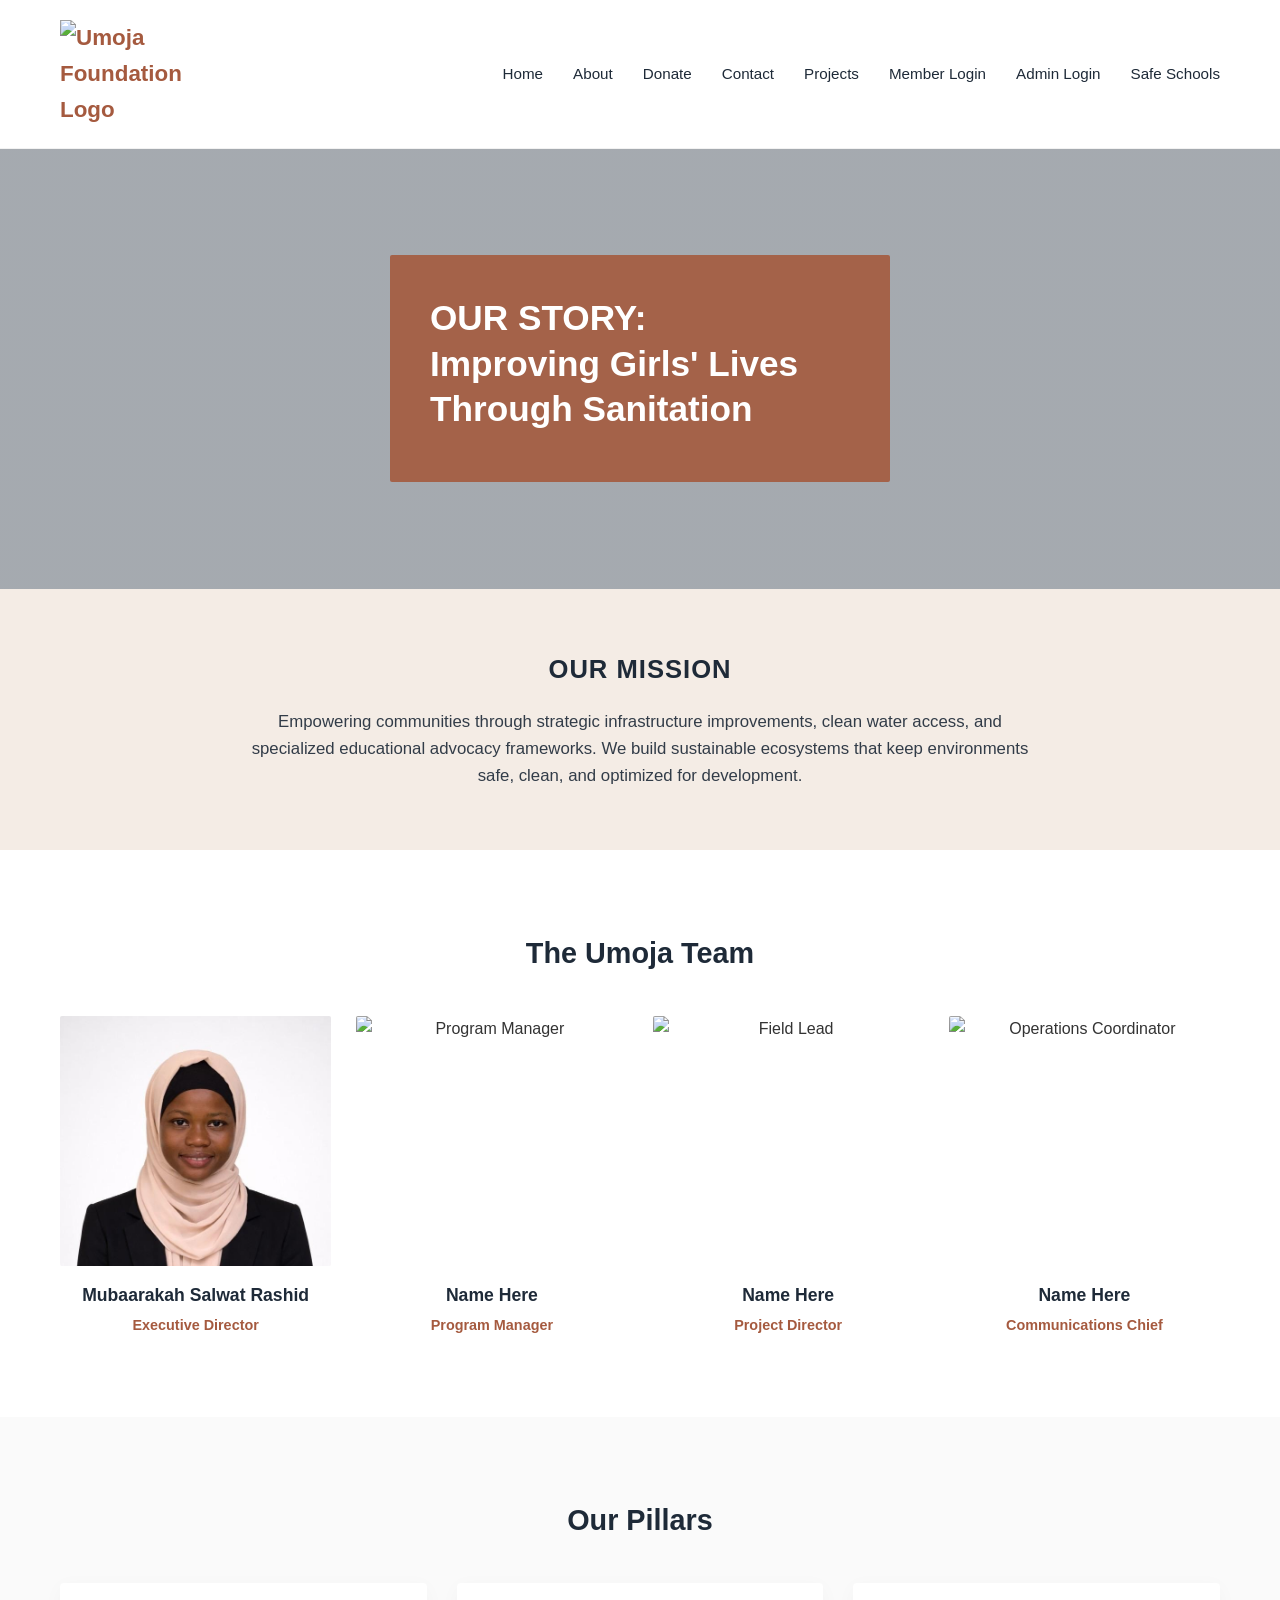
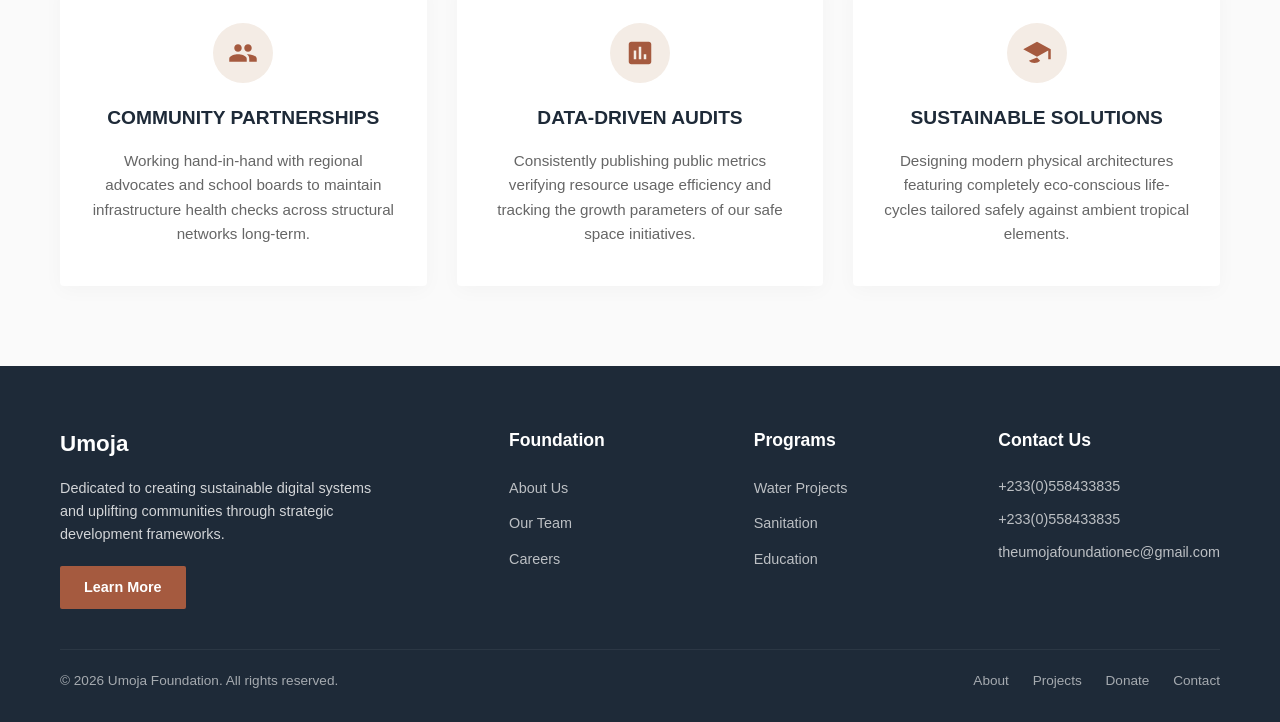
==== pages/about.html @ b328c7fb "index.html" ====
<!DOCTYPE html>
<html lang="en">
<head>
    <meta charset="UTF-8">
    <meta name="viewport" content="width=device-width, initial-scale=1.0">
    <title>About Us - Umoja Foundation</title>
    <link rel="stylesheet" href="../src/style.css">
</head>
<body>

    <!-- 1. HEADER & NAV -->
    <header>
        <div class="nav-container">
            <a href="#" class="logo"><img src="images/logo.png" alt="Umoja Foundation Logo"></a>
            <ul class="nav-links">
                <li><a href="index.html">Home</a></li>
                <li><a href="about.html">About</a></li>
                <li><a href="donate.html">Donate</a></li>
                <li><a href="contact.html">Contact</a></li>
                <li><a href="project.html">Projects</a></li>
                <li><a href="signup.html">Member Login</a></li>
                <li><a href="login.html">Admin Login</a></li>
                <li><a href="safe-schools.html">Safe Schools</a></li>
            </ul>
        </div>
    </header>

    <!-- 2. HERO SECTION -->
    <section class="about-hero">
        <div class="container">
            <div class="hero-box">
                <h1>OUR STORY:<br>Improving Girls' Lives Through Sanitation</h1>
            </div>
        </div>
    </section>

    <!-- 3. OUR MISSION SECTION -->
    <section class="mission-section">
        <div class="container">
            <h2>Our Mission</h2>
            <p class="mission-text">
                Empowering communities through strategic infrastructure improvements, clean water access, and specialized educational advocacy frameworks. We build sustainable ecosystems that keep environments safe, clean, and optimized for development.
            </p>
        </div>
    </section>

    <!-- 4. LEADERSHIP/TEAM SECTION -->
    <section class="team-section">
        <div class="container">
            <h2 class="section-title">The Umoja Team</h2>
            <div class="team-grid">
                <!-- Team Member 1 -->
                <div class="team-card">
                    <img src="../images/profile.jpeg" alt="Executive Director">
                    <h3>Mubaarakah Salwat Rashid</h3>
                    <p>Executive Director</p>
                </div>
                <!-- Team Member 2 -->
                <div class="team-card">
                    <img src="https://images.unsplash.com/photo-1560250097-0b93528c311a?q=80&w=300" alt="Program Manager">
                    <h3>Name Here</h3>
                    <p>Program Manager</p>
                </div>
                <!-- Team Member 3 -->
                <div class="team-card">
                    <img src="https://images.unsplash.com/photo-1580489944761-15a19d654956?q=80&w=300" alt="Field Lead">
                    <h3>Name Here</h3>
                    <p>Project Director</p>
                </div>
                <!-- Team Member 4 -->
                <div class="team-card">
                    <img src="https://images.unsplash.com/photo-1519085360753-af0119f7cbe7?q=80&w=300" alt="Operations Coordinator">
                    <h3>Name Here</h3>
                    <p>Communications Chief</p>
                </div>
            </div>
        </div>
    </section>

    <!-- 5. IMPACT & VALUES SECTION -->
    <section class="impact-section">
        <div class="container">
            <h2 class="section-title">Our Pillars</h2>
            <div class="value-grid">
                <!-- Value Card 1 -->
                <div class="value-card">
                    <div class="value-icon">
                        <svg viewBox="0 0 24 24"><path d="M16 11c1.66 0 2.99-1.34 2.99-3S17.66 5 16 5c-1.66 0-3 1.34-3 3s1.34 3 3 3zm-8 0c1.66 0 2.99-1.34 2.99-3S9.66 5 8 5C6.34 5 5 6.34 5 8s1.34 3 3 3zm0 2c-2.33 0-7 1.17-7 3.5V19h14v-2.5c0-2.33-4.67-3.5-7-3.5zm8 0c-.29 0-.62.02-.97.05 1.16.84 1.97 1.97 1.97 3.45V19h6v-2.5c0-2.33-4.67-3.5-7-3.5z"/></svg>
                    </div>
                    <h3>Community Partnerships</h3>
                    <p>Working hand-in-hand with regional advocates and school boards to maintain infrastructure health checks across structural networks long-term.</p>
                </div>
                <!-- Value Card 2 -->
                <div class="value-card">
                    <div class="value-icon">
                        <svg viewBox="0 0 24 24"><path d="M19 3H5c-1.1 0-2 .9-2 2v14c0 1.1.9 2 2 2h14c1.1 0 2-.9 2-2V5c0-1.1-.9-2-2-2zM9 17H7v-7h2v7zm4 0h-2V7h2v10zm4 0h-2v-4h2v4z"/></svg>
                    </div>
                    <h3>Data-Driven Audits</h3>
                    <p>Consistently publishing public metrics verifying resource usage efficiency and tracking the growth parameters of our safe space initiatives.</p>
                </div>
                <!-- Value Card 3 -->
                <div class="value-card">
                    <div class="value-icon">
                        <svg viewBox="0 0 24 24"><path d="M12 3L1 9l11 6 9-4.91V17h2V9L12 3zM5.48 18.2C6.78 19.33 8.35 20 10 20c1.65 0 3.22-.67 4.52-1.8L12 15.6l-6.52 2.6z"/></svg>
                    </div>
                    <h3>Sustainable Solutions</h3>
                    <p>Designing modern physical architectures featuring completely eco-conscious life-cycles tailored safely against ambient tropical elements.</p>
                </div>
            </div>
        </div>
    </section>

     <footer>
        <div class="container">
            <div class="footer-grid">
                
                <div class="footer-about">
                    <h3 class="logo" style="margin-bottom: 15px; color: #fff;">Umoja</h3>
                    <p>Dedicated to creating sustainable digital systems and uplifting communities through strategic development frameworks.</p>
                    <a href="#" class="btn">Learn More</a>
                </div>

                <div class="footer-column">
                    <h4>Foundation</h4>
                    <ul>
                        <li><a href="#">About Us</a></li>
                        <li><a href="#">Our Team</a></li>
                        <li><a href="#">Careers</a></li>
                    </ul>
                </div>

                <div class="footer-column">
                    <h4>Programs</h4>
                    <ul>
                        <li><a href="#">Water Projects</a></li>
                        <li><a href="#">Sanitation</a></li>
                        <li><a href="#">Education</a></li>
                    </ul>
                </div>

                <div class="footer-column">
                    <h4>Contact Us</h4>
                    <ul style="opacity: 0.7; font-size: 0.9rem;">
                        <li style="margin-bottom: 10px;">+233(0)558433835</li>
                        <li style="margin-bottom: 10px;">+233(0)558433835</li>
                        <li>theumojafoundationec@gmail.com</li>
                    </ul>
                </div>

            </div>

            <div class="footer-bottom">
                <div>&copy; 2026 Umoja Foundation. All rights reserved.</div>
                <div class="footer-bottom-links">
                    <a href="#">About</a>
                    <a href="#">Projects</a>
                    <a href="#">Donate</a>
                    <a href="#">Contact</a>
                </div>
            </div>
        </div>
    </footer>

</body>
</html>
---- src/style.css ----
/* --- DESIGN SYSTEM TOKENS --- */
:root {
    --color-terracotta: #A55A3F;
    --color-dark-blue: #1E2A38;
    --color-light-bg: #F4ECE5;
    --color-white: #FFFFFF;
    --color-text-dark: #333333;
    
    --font-main: 'Inter', sans-serif;
}

/* --- GLOBAL STYLES --- */
* {
    box-sizing: border-box;
    margin: 0;
    padding: 0;
}

body {
    font-family: var(--font-main);
    color: var(--color-text-dark);
    background-color: var(--color-white);
    line-height: 1.6;
}

img {
    max-width: 100%;
    height: auto;
    display: block;
}

.container {
    max-width: 1200px;
    margin: 0 auto;
    padding: 0 20px;
}

/* --- BUTTONS --- */
.btn {
    display: inline-block;
    background-color: var(--color-terracotta);
    color: var(--color-white);
    padding: 10px 24px;
    text-decoration: none;
    font-weight: 600;
    font-size: 0.9rem;
    border-radius: 2px;
    transition: background-color 0.3s ease;
    border: none;
    cursor: pointer;
}

.btn:hover {
    background-color: #8c4a32;
}

/* --- HEADER & NAV --- */
header {
    background-color: var(--color-white);
    border-bottom: 1px solid rgba(0,0,0,0.05);
    position: sticky;
    top: 0;
    z-index: 100;
}

.nav-container {
    display: flex;
    justify-content: space-between;
    align-items: center;
    padding: 20px;
    max-width: 1200px;
    margin: 0 auto;
}

.logo {
    font-weight: 700;
    font-size: 1.4rem;
    color: var(--color-terracotta);
    text-decoration: none;
}
/* Target the image inside the logo link */
.logo img {
    width: 150px;      /* Adjust this value to change the width */
    height: auto;       /* Keeps the original aspect ratio so it doesn't stretch */
    display: block;     /* Removes extra whitespace below the image */
}

.nav-links {
    display: flex;
    list-style: none;
    gap: 30px;
}

.nav-links a {
    text-decoration: none;
    color: var(--color-dark-blue);
    font-weight: 500;
    font-size: 0.95rem;
}

.nav-links a:hover {
    color: var(--color-terracotta);
}

/* --- HERO SECTION --- */
.hero {
    position: relative;
    background: linear-gradient(rgba(30, 42, 56, 0.55), rgba(30, 42, 56, 0.55)), 
                url('https://images.unsplash.com/photo-1488521787991-ed7bbaae773c?q=80&w=1200') no-repeat center center/cover;
    height: 480px;
    display: flex;
    align-items: center;
    color: var(--color-white);
}

.hero-content {
    max-width: 550px;
}

.hero h1 {
    font-size: 2.8rem;
    font-weight: 700;
    margin-bottom: 20px;
    letter-spacing: -0.5px;
}

/* --- FEATURED PROJECTS --- */
.projects-section {
    padding: 60px 0;
    text-align: center;
}

.section-title {
    font-size: 1.8rem;
    color: var(--color-dark-blue);
    margin-bottom: 40px;
}

.project-grid {
    display: grid;
    grid-template-columns: repeat(3, 1fr);
    gap: 30px;
}

.project-card {
    background: var(--color-white);
    text-align: center;
    display: flex;
    flex-direction: column;
    align-items: center;
}

.project-card img {
    width: 100%;
    height: 200px;
    object-fit: cover;
    margin-bottom: 20px;
}

.project-card h3 {
    font-size: 1.2rem;
    color: var(--color-dark-blue);
    margin-bottom: 15px;
}

.project-card .btn {
    margin-top: auto;
    padding: 8px 20px;
}

/* --- MID-PAGE CALL TO ACTION --- */
.cta-mid {
    background-color: var(--color-light-bg);
    padding: 50px 0;
    text-align: center;
}

.cta-mid h2 {
    font-size: 1.8rem;
    color: var(--color-dark-blue);
    margin-bottom: 25px;
}

.donation-options {
    display: flex;
    justify-content: center;
    gap: 15px;
    margin-bottom: 25px;
}

.donation-badge {
    background: var(--color-white);
    padding: 10px 25px;
    font-weight: 600;
    border: 1px solid rgba(0,0,0,0.1);
    color: var(--color-dark-blue);
}

/* --- FOOTER --- */
footer {
    background-color: var(--color-dark-blue);
    color: var(--color-white);
    padding: 60px 0 30px;
}

.footer-grid {
    display: grid;
    grid-template-columns: 2fr repeat(3, 1fr);
    gap: 40px;
    margin-bottom: 40px;
}

.footer-about p {
    font-size: 0.9rem;
    opacity: 0.8;
    margin-bottom: 20px;
    max-width: 320px;
}

.footer-column h4 {
    font-size: 1.1rem;
    margin-bottom: 20px;
    color: var(--color-white);
}

.footer-column ul {
    list-style: none;
}

.footer-column ul li {
    margin-bottom: 10px;
}

.footer-column ul li a {
    color: var(--color-white);
    opacity: 0.7;
    text-decoration: none;
    font-size: 0.9rem;
    transition: opacity 0.2s;
}

.footer-column ul li a:hover {
    opacity: 1;
}

.footer-bottom {
    border-top: 1px solid rgba(255, 255, 255, 0.1);
    padding-top: 20px;
    display: flex;
    justify-content: space-between;
    align-items: center;
    font-size: 0.85rem;
    opacity: 0.6;
}

.footer-bottom-links a {
    color: var(--color-white);
    text-decoration: none;
    margin-left: 20px;
}
/* ==========================================================================
   ABOUT PAGE EXCLUSIVE STYLES
   ========================================================================== */

/* --- ABOUT HERO SECTION --- */
.about-hero {
    position: relative;
    background: linear-gradient(rgba(30, 42, 56, 0.4), rgba(30, 42, 56, 0.4)), 
                url('https://images.unsplash.com/photo-1524178232363-1fb2b075b655?q=80&w=1200') no-repeat center center/cover;
    height: 440px;
    display: flex;
    align-items: center;
    color: var(--color-white);
}

.hero-box {
    background-color: rgba(165, 90, 63, 0.9); /* Terracotta overlay box */
    padding: 40px;
    max-width: 500px;
    border-radius: 2px;
}

.hero-box h1 {
    font-size: 2.2rem;
    line-height: 1.3;
    margin-bottom: 10px;
    font-weight: 700;
}

/* --- OUR MISSION SECTION --- */
.mission-section {
    background-color: var(--color-light-bg);
    padding: 60px 0;
    text-align: center;
}

.mission-section h2 {
    font-size: 1.6rem;
    color: var(--color-dark-blue);
    margin-bottom: 20px;
    text-transform: uppercase;
    letter-spacing: 1px;
}

.mission-text {
    max-width: 800px;
    margin: 0 auto;
    font-size: 1.05rem;
    color: var(--color-dark-blue);
    opacity: 0.9;
}

/* --- THE UMOJA TEAM SECTION --- */
.team-section {
    padding: 80px 0;
    text-align: center;
}

.team-grid {
    display: grid;
    grid-template-columns: repeat(4, 1fr);
    gap: 25px;
}

.team-card {
    background: var(--color-white);
    text-align: center;
}

.team-card img {
    width: 100%;
    height: 250px;
    object-fit: cover;
    border-radius: 2px;
    margin-bottom: 15px;
}

.team-card h3 {
    font-size: 1.1rem;
    color: var(--color-dark-blue);
    margin-bottom: 5px;
}

.team-card p {
    font-size: 0.9rem;
    color: var(--color-terracotta);
    font-weight: 600;
}

/* --- IMPACT & PILLARS SECTION --- */
.impact-section {
    background-color: #FAFAFA;
    padding: 80px 0;
    text-align: center;
}

.value-grid {
    display: grid;
    grid-template-columns: repeat(3, 1fr);
    gap: 30px;
    margin-top: 40px;
}

.value-card {
    background: var(--color-white);
    padding: 40px 30px;
    border-radius: 4px;
    box-shadow: 0 4px 20px rgba(0,0,0,0.03);
    text-align: center;
}

.value-icon {
    width: 60px;
    height: 60px;
    margin: 0 auto 20px;
    background-color: var(--color-light-bg);
    border-radius: 50px;
    display: flex;
    align-items: center;
    justify-content: center;
}

.value-icon svg {
    width: 30px;
    height: 30px;
    fill: var(--color-terracotta);
}

.value-card h3 {
    font-size: 1.2rem;
    color: var(--color-dark-blue);
    margin-bottom: 15px;
    text-transform: uppercase;
}

.value-card p {
    font-size: 0.95rem;
    color: #666;
}
/* ==========================================================================
   CONTACT PAGE EXCLUSIVE STYLES
   ========================================================================== */

/* Page Background Layout Base Wrapper */
.contact-main {
    background-color: #FBF5EF; /* Creamy off-white/beige tint background from the mockup */
    padding: 60px 0;
}

.contact-grid-layout {
    display: grid;
    grid-template-columns: 1fr 1fr;
    gap: 60px;
    align-items: start;
}

/* Left Content Details Side Styles */
.contact-info-side h1 {
    font-size: 2.2rem;
    color: var(--color-dark-blue);
    font-weight: 700;
    margin-bottom: 25px;
    letter-spacing: 0.5px;
}

.contact-image-wrapper {
    width: 100%;
    border-radius: 4px;
    overflow: hidden;
    margin-bottom: 30px;
    box-shadow: 0 4px 15px rgba(0,0,0,0.05);
}

.contact-image-wrapper img {
    width: 100%;
    height: auto;
    object-fit: cover;
}

.office-details h3 {
    font-size: 1.15rem;
    color: var(--color-dark-blue);
    margin-bottom: 15px;
    font-weight: 700;
    letter-spacing: 0.5px;
}

.office-details p {
    font-size: 0.95rem;
    color: var(--color-text-dark);
    margin-bottom: 10px;
    line-height: 1.5;
}

/* Right Interactive Input Form Box Styles */
.contact-form-side h2 {
    font-size: 1.5rem;
    color: var(--color-dark-blue);
    margin-bottom: 5px;
    font-weight: 700;
}

.form-subtext {
    font-size: 0.9rem;
    color: #666;
    margin-bottom: 30px;
}

.umoja-form .form-group {
    margin-bottom: 20px;
}

.umoja-form label {
    display: block;
    font-size: 0.85rem;
    font-weight: 600;
    margin-bottom: 6px;
    color: var(--color-dark-blue);
}

.umoja-form input[type="text"],
.umoja-form input[type="email"],
.umoja-form textarea {
    width: 100%;
    padding: 12px 15px;
    border: 1px solid rgba(0, 0, 0, 0.1);
    background-color: var(--color-white);
    font-family: var(--font-main);
    font-size: 0.9rem;
    border-radius: 4px;
    color: var(--color-text-dark);
    transition: border-color 0.2s ease;
}

.umoja-form input:focus,
.umoja-form textarea:focus {
    outline: none;
    border-color: var(--color-terracotta);
}

.btn-submit-form {
    width: 100%;
    padding: 14px;
    text-align: center;
    font-size: 1rem;
    text-transform: capitalize;
    border: none;
    cursor: pointer;
    margin-top: 10px;
}

/* Supplemental Nav States */
.nav-links a.active {
    color: var(--color-terracotta);
    font-weight: 700;
}

/* Supplemental Metrics Strip Styling for Footer */
.footer-metrics-strip {
    font-size: 0.9rem;
    opacity: 0.85;
}
.footer-metrics-strip span {
    display: block;
    margin-bottom: 8px;
}
/* ==========================================================================
   DONATE PAGE EXCLUSIVE STYLES
   ========================================================================== */

/* Page Wrapper and Canvas Background */
.donate-page-wrapper {
    background-color: #FBF5EF; /* Light beige/sand background from design system mockup */
    padding: 60px 0 100px;
}

.text-center {
    text-align: center;
}

.donate-title {
    font-size: 2.2rem;
    color: var(--color-dark-blue);
    font-weight: 700;
    margin-bottom: 40px;
    letter-spacing: 0.5px;
}

/* Centered Layout Donation Card Block */
.donate-card-container {
    max-width: 680px;
    margin: 0 auto;
    background-color: var(--color-white);
    border-radius: 4px;
    overflow: hidden;
    box-shadow: 0 4px 25px rgba(0, 0, 0, 0.04);
}

.donate-card-banner img {
    width: 100%;
    height: 340px;
    object-fit: cover;
}

.donate-card-body {
    padding: 40px 50px;
}

/* Form Selection Blocks & Grid Structure */
.form-section-group {
    margin-bottom: 30px;
    text-align: left;
}

.section-label {
    display: block;
    font-size: 0.85rem;
    font-weight: 700;
    color: var(--color-dark-blue);
    margin-bottom: 12px;
    letter-spacing: 0.5px;
}

/* Button Selection Interactivity Elements */
.amount-selection-grid {
    display: grid;
    grid-template-columns: repeat(5, 1fr);
    gap: 12px;
}

.amount-pill, 
.toggle-pill {
    background-color: #F4ECE5; /* Light fallback system background token tint */
    border: 1px solid rgba(0, 0, 0, 0.05);
    color: var(--color-dark-blue);
    padding: 12px 10px;
    font-family: var(--font-main);
    font-size: 0.9rem;
    font-weight: 600;
    cursor: pointer;
    border-radius: 4px;
    transition: all 0.2s ease;
    text-align: center;
}

.amount-pill:hover,
.toggle-pill:hover {
    background-color: rgba(30, 42, 56, 0.1);
}

/* Active Status Design Modifiers */
.amount-pill.active,
.toggle-pill.active {
    background-color: var(--color-dark-blue);
    color: var(--color-white);
    border-color: var(--color-dark-blue);
}

.toggle-selection-row {
    display: grid;
    grid-template-columns: repeat(2, 1fr);
    gap: 12px;
}

/* Input Fields Box Styling */
.input-field-wrapper input {
    width: 100%;
    padding: 12px 15px;
    border: 1px solid rgba(0, 0, 0, 0.1);
    background-color: #FAFAFA;
    border-radius: 4px;
    font-family: var(--font-main);
    font-size: 0.95rem;
    color: var(--color-text-dark);
}

.input-field-wrapper input:focus {
    outline: none;
    border-color: var(--color-terracotta);
    background-color: var(--color-white);
}

/* CTA Execution Actions */
.btn-process-donation {
    width: 100%;
    padding: 16px;
    font-size: 1.05rem;
    text-align: center;
    border: none;
    cursor: pointer;
    font-weight: 700;
    margin-top: 10px;
    letter-spacing: 0.5px;
}

/* Secure Trust Seal Row Elements */
.trust-badge-container {
    display: flex;
    align-items: center;
    justify-content: center;
    gap: 10px;
    margin-top: 25px;
    padding-top: 20px;
    border-top: 1px solid rgba(0, 0, 0, 0.05);
}

.trust-badge-icon {
    font-size: 1.4rem;
}

.trust-badge-container p {
    font-size: 0.8rem;
    color: #777;
    text-align: left;
    line-height: 1.4;
}

/* Extra Active Nav Rule Fixes */
.header-donate-btn {
    padding: 8px 18px;
    margin-left: 10px;
}
/* ==========================================================================
   LOGIN PAGE EXCLUSIVE STYLES
   ========================================================================= */

/* Main Full-Height Container Framework layout split */
.login-page-wrapper {
    background-color: #FBF5EF; /* Consistent background layout token canvas tint */
    min-height: calc(100vh - 81px - 250px); /* Adjusts perfectly matching context viewport minus header and footer */
    display: flex;
    align-items: center;
    justify-content: center;
}

.login-split-grid {
    display: grid;
    grid-template-columns: 1.1fr 1fr;
    width: 100%;
    max-width: 1100px;
    margin: 40px 20px;
    background-color: var(--color-white);
    border-radius: 4px;
    overflow: hidden;
    box-shadow: 0 10px 30px rgba(0, 0, 0, 0.05);
}

/* Left Section: Community Creative Photo Wall Graphics and Narrative text block */
.login-narrative-side {
    position: relative;
    background: linear-gradient(rgba(30, 42, 56, 0.75), rgba(30, 42, 56, 0.75)), 
                url('https://images.unsplash.com/photo-1509062522246-3755977927d7?q=80&w=800') no-repeat center center/cover;
    padding: 60px;
    display: flex;
    align-items: center;
    color: var(--color-white);
}

.narrative-overlay-content max-width {
    max-width: 440px;
}

.login-narrative-side h1 {
    font-size: 2.4rem;
    font-weight: 700;
    line-height: 1.2;
    margin-bottom: 20px;
    letter-spacing: 0.5px;
}

.login-narrative-side p {
    font-size: 1rem;
    line-height: 1.6;
    opacity: 0.85;
}

/* Right Section: Form Fields Layout Interface */
.login-form-side {
    padding: 60px;
    display: flex;
    align-items: center;
    justify-content: center;
    background-color: var(--color-white);
}

.login-box-container {
    width: 100%;
    max-width: 380px;
}

.login-form-header h2 {
    font-size: 1.8rem;
    color: var(--color-dark-blue);
    font-weight: 700;
    margin-bottom: 30px;
    letter-spacing: 0.5px;
}

/* Form inputs & Structural fields controls */
.umoja-login-form .form-group {
    margin-bottom: 20px;
}

.umoja-login-form label {
    display: block;
    font-size: 0.85rem;
    font-weight: 600;
    margin-bottom: 8px;
    color: var(--color-dark-blue);
}

.umoja-login-form input[type="email"],
.umoja-login-form input[type="password"] {
    width: 100%;
    padding: 12px 15px;
    border: 1px solid rgba(0, 0, 0, 0.15);
    background-color: #FAFAFA;
    border-radius: 4px;
    font-family: var(--font-main);
    font-size: 0.95rem;
    color: var(--color-text-dark);
    transition: all 0.2s ease;
}

.umoja-login-form input:focus {
    outline: none;
    border-color: var(--color-terracotta);
    background-color: var(--color-white);
}

/* Utility elements links row rules */
.form-utility-row {
    display: flex;
    justify-content: flex-end;
    margin-bottom: 25px;
}

.forgot-password-link {
    font-size: 0.85rem;
    color: var(--color-terracotta);
    text-decoration: none;
    font-weight: 500;
}

.forgot-password-link:hover {
    text-decoration: underline;
}

/* Submission interactive action button layout metrics */
.btn-login-submit {
    width: 100%;
    padding: 14px;
    font-size: 1rem;
    text-align: center;
    border: none;
    cursor: pointer;
    font-weight: 700;
}

/* Bottom Registration Prompt Block routing rules links */
.form-signup-prompt {
    margin-top: 30px;
    text-align: center;
    padding-top: 20px;
    border-top: 1px solid rgba(0, 0, 0, 0.05);
}

.form-signup-prompt p {
    font-size: 0.9rem;
    color: #666;
}

.form-signup-prompt a {
    color: var(--color-terracotta);
    text-decoration: none;
    font-weight: 600;
}

.form-signup-prompt a:hover {
    text-decoration: underline;
}
/* ==========================================================================
   PROJECTS PAGE EXCLUSIVE STYLES
   ========================================================================== */

/* Page Header Intro Context */
.projects-intro {
    background-color: #FBF5EF; /* Core design template cream canvas tint */
    padding: 60px 0 40px;
}

.projects-intro h1 {
    font-size: 2.5rem;
    color: var(--color-dark-blue);
    font-weight: 700;
    margin-bottom: 10px;
}

.intro-subtext {
    font-size: 1.1rem;
    color: #555;
    font-weight: 400;
}

/* Primary Main 6-Card Layout Grid Configuration */
.projects-grid-section {
    background-color: #FBF5EF;
    padding: 0 0 60px 0;
}

.main-projects-grid {
    display: grid;
    grid-template-columns: repeat(3, 1fr);
    gap: 30px;
}

.grid-project-card {
    background-color: var(--color-white);
    border-radius: 4px;
    overflow: hidden;
    box-shadow: 0 4px 15px rgba(0,0,0,0.03);
    display: flex;
    flex-direction: column;
}

.grid-project-card img {
    width: 100%;
    height: 180px;
    object-fit: cover;
}

.grid-project-card .card-content {
    padding: 24px;
    display: flex;
    flex-direction: column;
    flex-grow: 1;
    text-align: left;
}

.grid-project-card h3 {
    font-size: 1.1rem;
    color: var(--color-dark-blue);
    margin-bottom: 12px;
    font-weight: 700;
    line-height: 1.4;
    min-height: 44px; /* Synchronizes card heading levels */
}

.grid-project-card p {
    font-size: 0.9rem;
    color: #666;
    margin-bottom: 20px;
    line-height: 1.5;
    flex-grow: 1;
}

.btn-card-action {
    align-self: flex-start;
    padding: 8px 16px;
    font-size: 0.85rem;
}

/* Feature Spotlight Layout Element Styles */
.featured-project-row {
    background-color: var(--color-white);
    padding: 80px 0;
}

.featured-flex-container {
    display: flex;
    align-items: center;
    gap: 50px;
}

.featured-img-box {
    flex: 1.2;
    border-radius: 4px;
    overflow: hidden;
    box-shadow: 0 6px 20px rgba(0,0,0,0.05);
}

.featured-content-box {
    flex: 1;
    text-align: left;
}

.featured-tag {
    display: inline-block;
    font-size: 0.8rem;
    font-weight: 700;
    color: var(--color-terracotta);
    text-transform: uppercase;
    letter-spacing: 1px;
    margin-bottom: 10px;
}

.featured-content-box h2 {
    font-size: 2rem;
    color: var(--color-dark-blue);
    margin-bottom: 15px;
    font-weight: 700;
}

.featured-content-box p {
    font-size: 1rem;
    color: #555;
    line-height: 1.6;
    margin-bottom: 25px;
}

/* Support Bottom Banner CTA Layout Elements */
.support-cta-section {
    background-color: #E2CDC0; /* Darker warm sand tone block directly matching mockup footer overlay */
    padding: 60px 0;
}

.support-cta-section h2 {
    font-size: 1.8rem;
    color: var(--color-dark-blue);
    margin-bottom: 8px;
    font-weight: 700;
}

.support-cta-section p {
    font-size: 1rem;
    color: var(--color-dark-blue);
    margin-bottom: 25px;
    opacity: 0.9;
}

.btn-cta-dark {
    background-color: var(--color-terracotta);
    padding: 12px 30px;
    font-size: 0.95rem;
}

.btn-cta-dark:hover {
    background-color: var(--color-dark-blue);
}
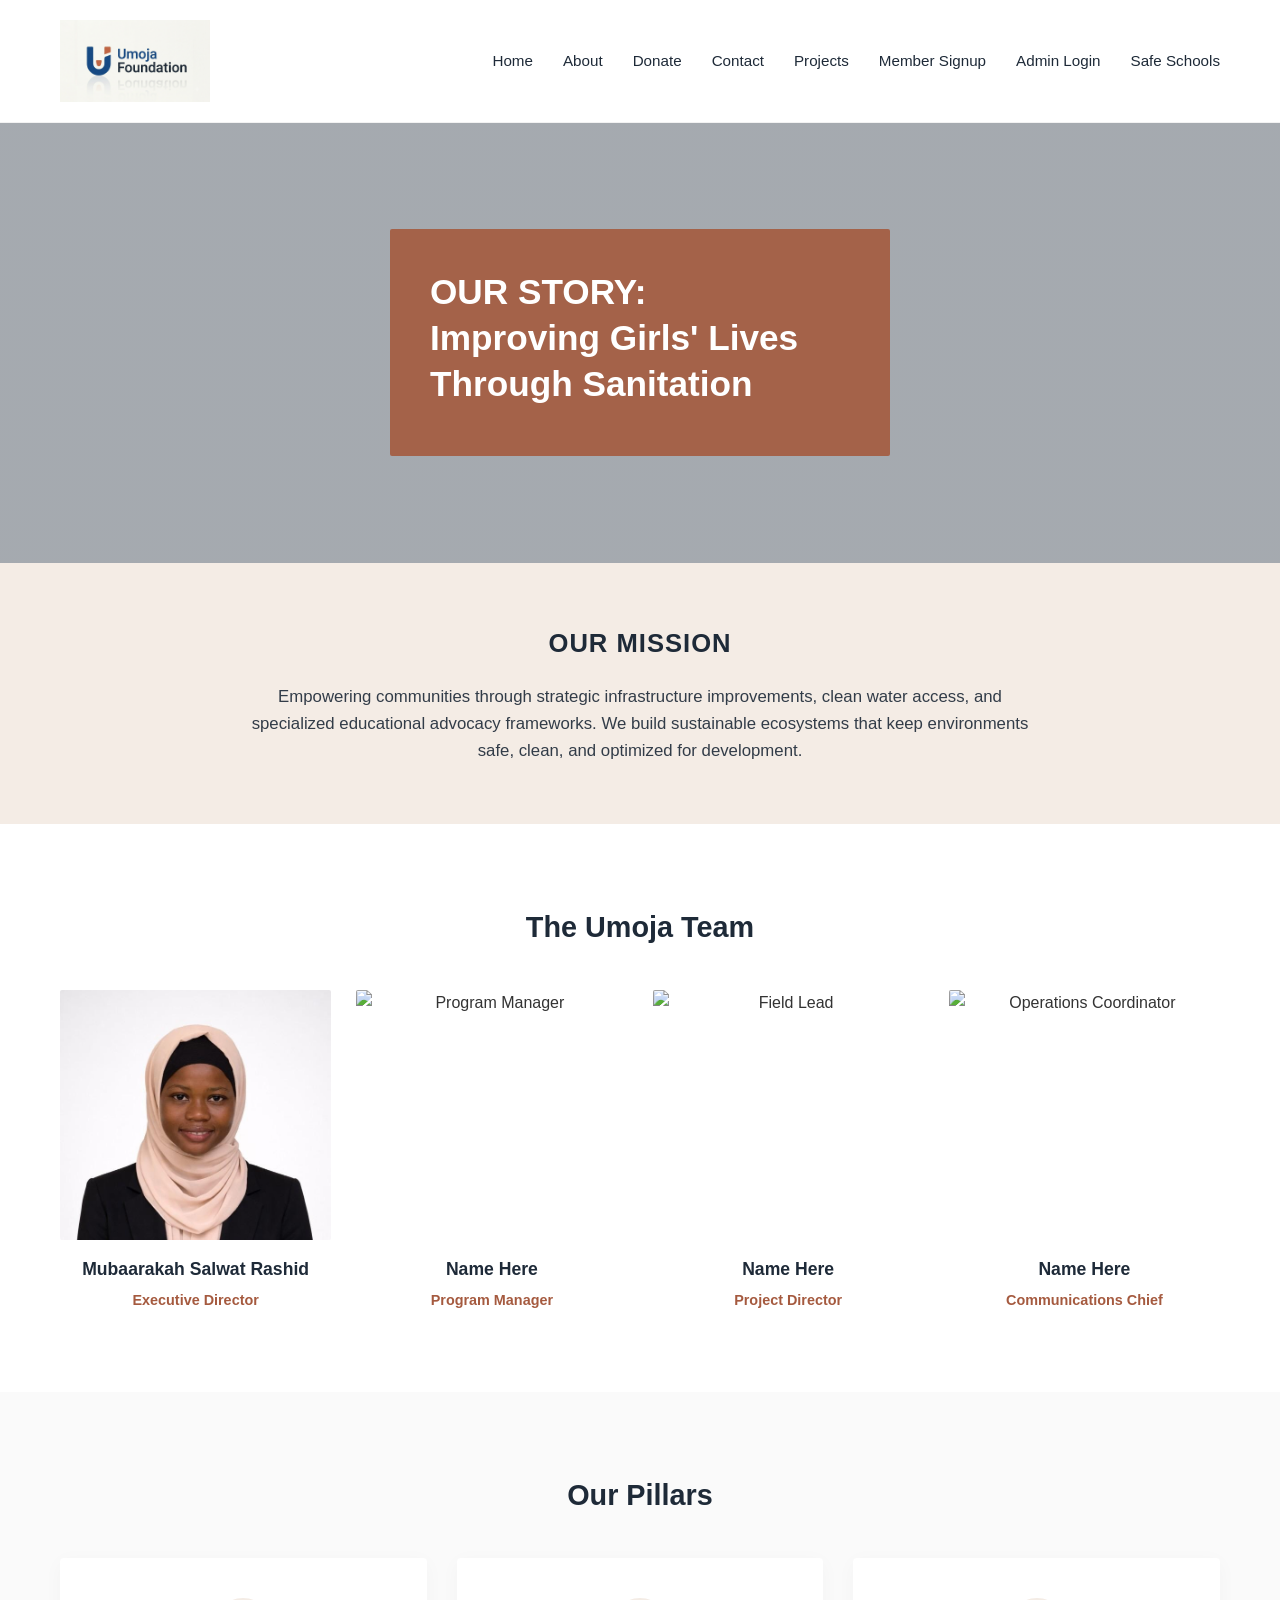
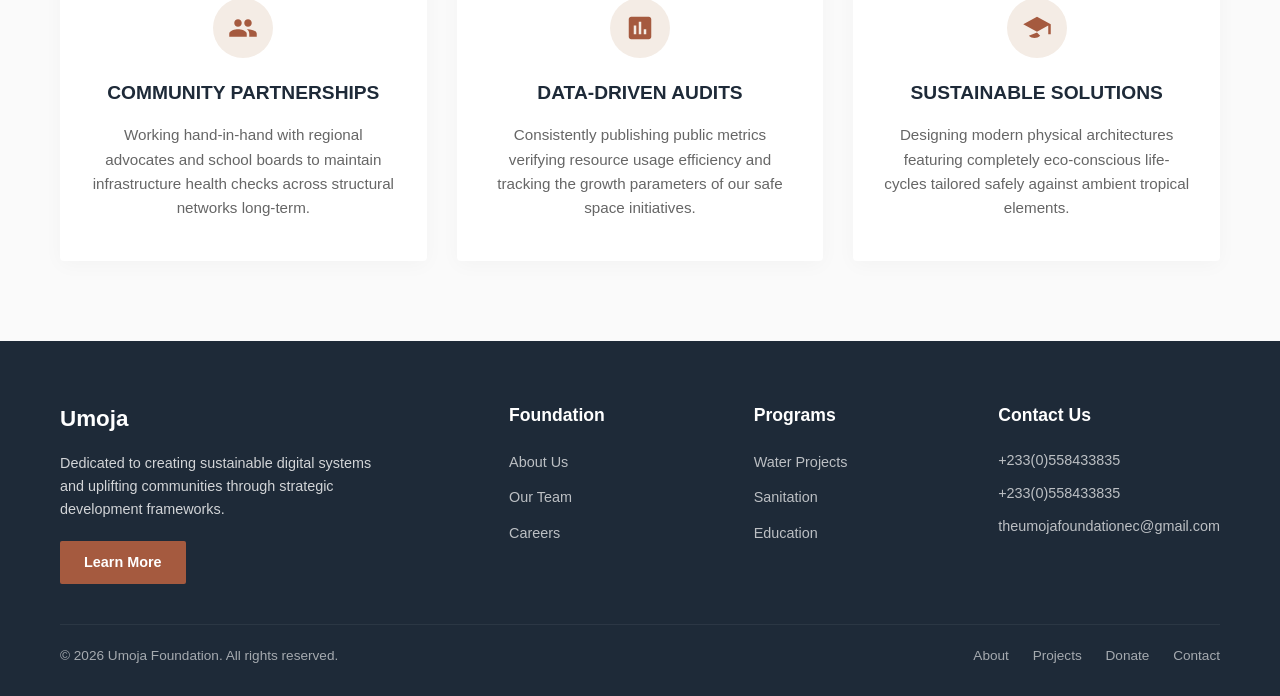
==== commit a54cc7a0: "modied the about page" ====
--- a/pages/about.html
+++ b/pages/about.html
@@ -11,14 +11,14 @@
     <!-- 1. HEADER & NAV -->
     <header>
         <div class="nav-container">
-            <a href="#" class="logo"><img src="images/logo.png" alt="Umoja Foundation Logo"></a>
+            <a href="#" class="logo"><img src="../images/logo.png" alt="Umoja Foundation Logo"></a>
             <ul class="nav-links">
-                <li><a href="index.html">Home</a></li>
+                <li><a href="../index.html">Home</a></li>
                 <li><a href="about.html">About</a></li>
                 <li><a href="donate.html">Donate</a></li>
                 <li><a href="contact.html">Contact</a></li>
                 <li><a href="project.html">Projects</a></li>
-                <li><a href="signup.html">Member Login</a></li>
+                <li><a href="signup.html">Member Signup</a></li>
                 <li><a href="login.html">Admin Login</a></li>
                 <li><a href="safe-schools.html">Safe Schools</a></li>
             </ul>
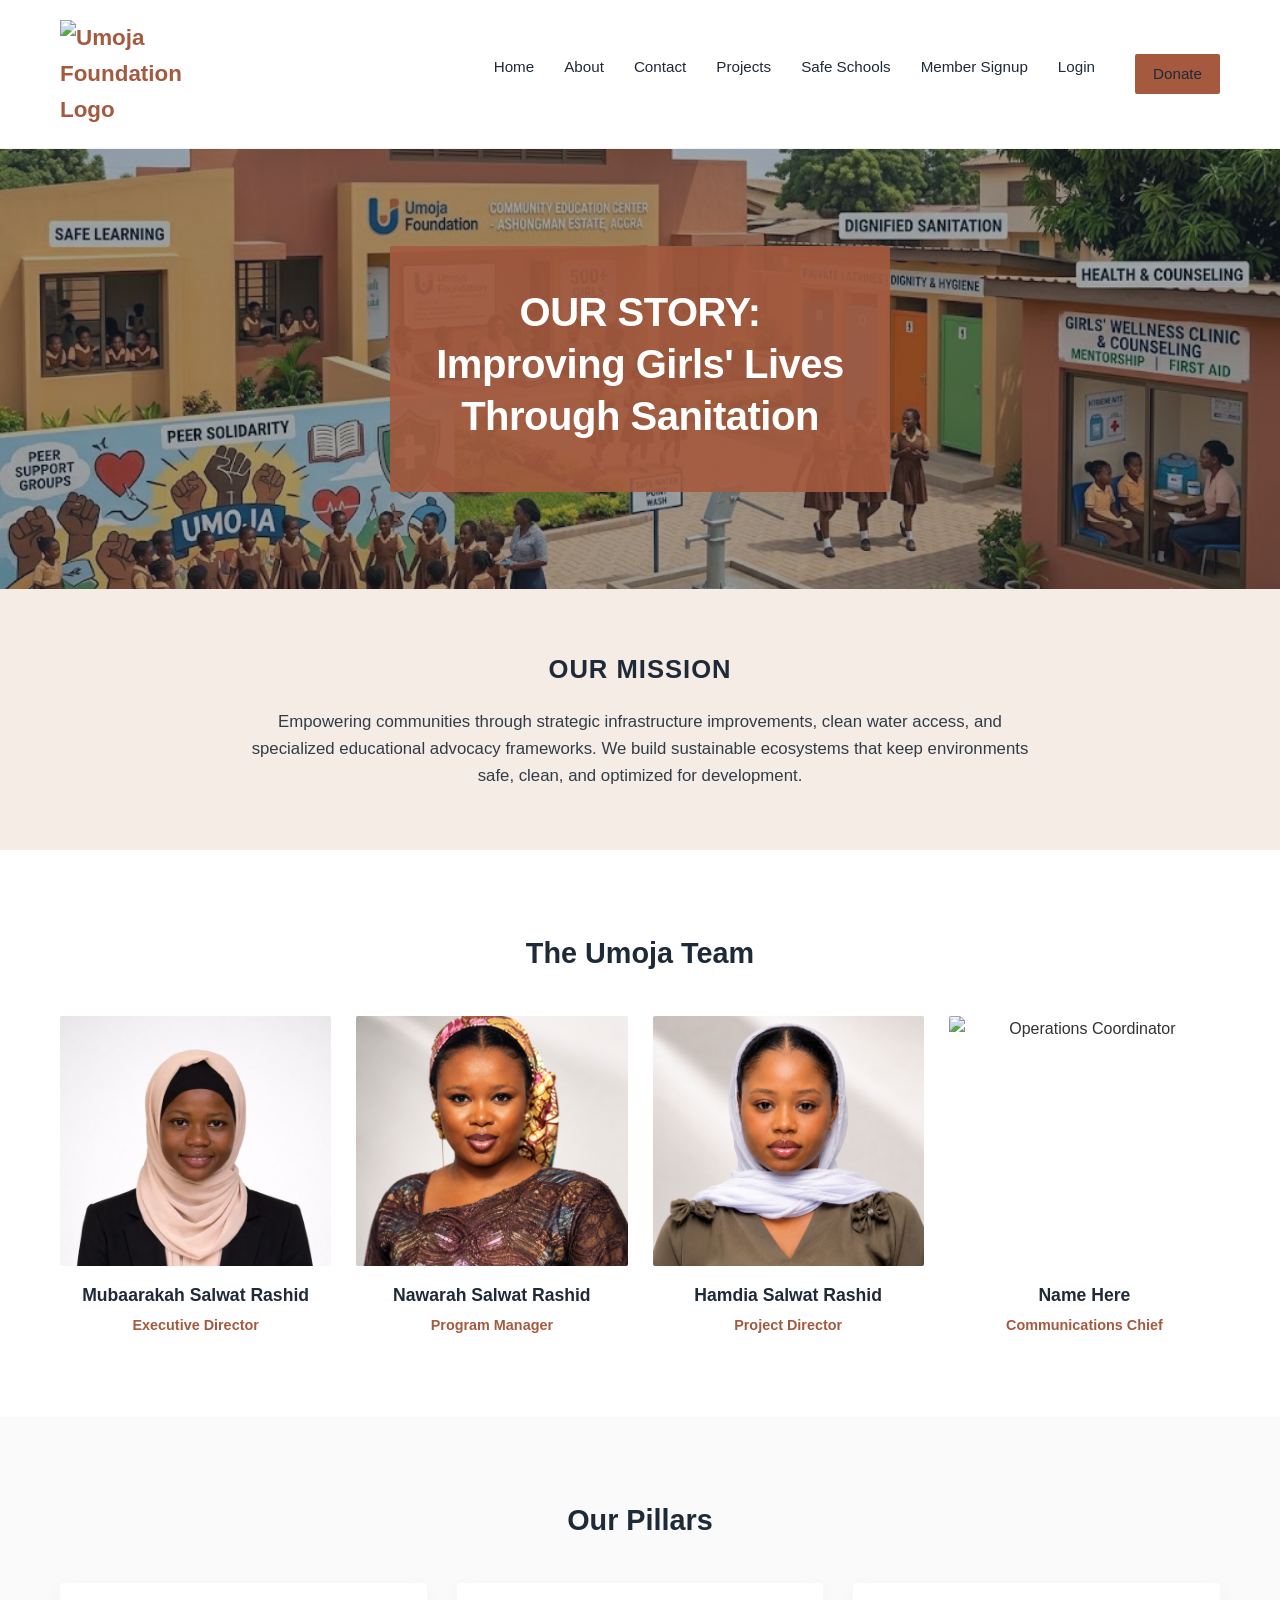
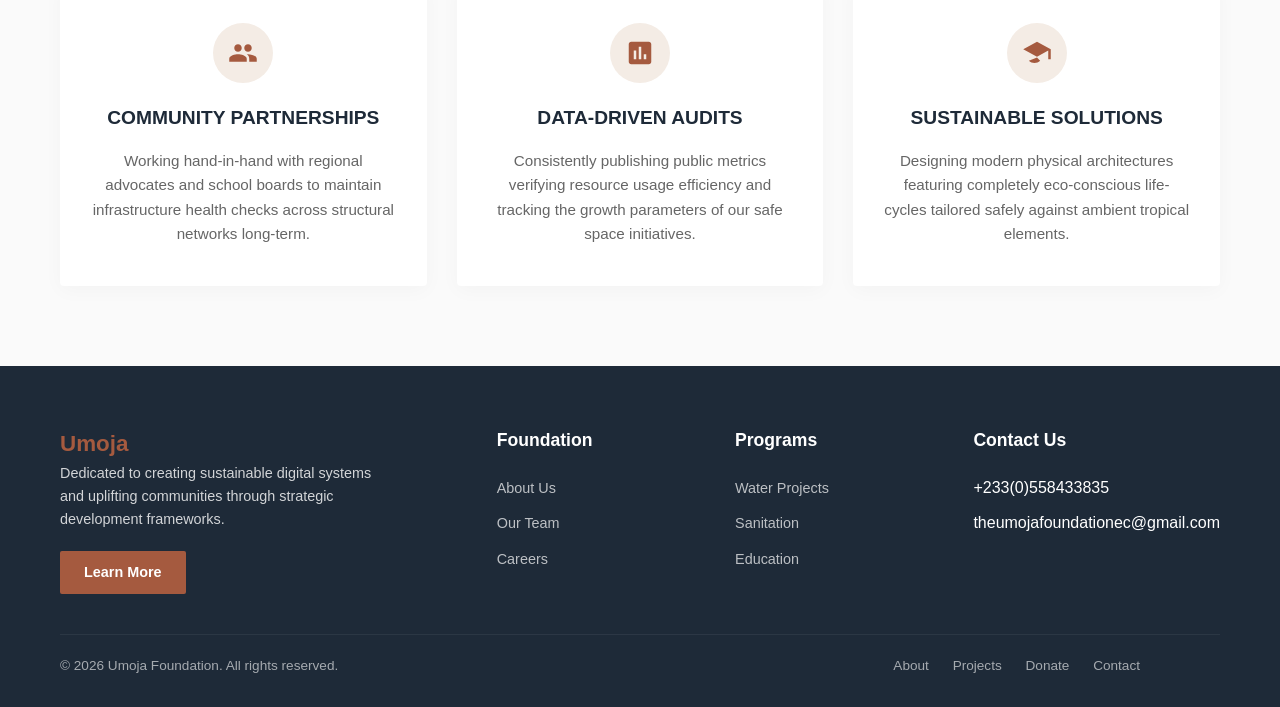
==== commit 51f020d4: "Modified the pages, images and src folder" ====
--- a/pages/about.html
+++ b/pages/about.html
@@ -1,6 +1,7 @@
 <!DOCTYPE html>
 <html lang="en">
 <head>
+    <script src="https://kit.fontawesome.com/bbb0469a06.js" crossorigin="anonymous"></script>
     <meta charset="UTF-8">
     <meta name="viewport" content="width=device-width, initial-scale=1.0">
     <title>About Us - Umoja Foundation</title>
@@ -11,18 +12,18 @@
     <!-- 1. HEADER & NAV -->
     <header>
         <div class="nav-container">
-            <a href="#" class="logo"><img src="../images/logo.png" alt="Umoja Foundation Logo"></a>
+            <a href="#" class="logo"><img src="images/logo.png" alt="Umoja Foundation Logo"></a>
             <ul class="nav-links">
                 <li><a href="../index.html">Home</a></li>
                 <li><a href="about.html">About</a></li>
-                <li><a href="donate.html">Donate</a></li>
                 <li><a href="contact.html">Contact</a></li>
                 <li><a href="project.html">Projects</a></li>
-                <li><a href="signup.html">Member Signup</a></li>
-                <li><a href="login.html">Admin Login</a></li>
                 <li><a href="safe-schools.html">Safe Schools</a></li>
+                 <li><a href="signup.html">Member Signup</a></li>
+                <li><a href="login.html ">Login</a></li>
+                 <li><a href="donate.html" class="btn header-donate-btn">Donate</a></li>
             </ul>
-        </div>
+        </div> 
     </header>
 
     <!-- 2. HERO SECTION -->
@@ -57,14 +58,14 @@
                 </div>
                 <!-- Team Member 2 -->
                 <div class="team-card">
-                    <img src="https://images.unsplash.com/photo-1560250097-0b93528c311a?q=80&w=300" alt="Program Manager">
-                    <h3>Name Here</h3>
+                    <img src="../images/Nawarah.png" alt="Program Manager">
+                    <h3>Nawarah Salwat Rashid</h3>
                     <p>Program Manager</p>
                 </div>
                 <!-- Team Member 3 -->
                 <div class="team-card">
-                    <img src="https://images.unsplash.com/photo-1580489944761-15a19d654956?q=80&w=300" alt="Field Lead">
-                    <h3>Name Here</h3>
+                    <img src="../images/Hamdia.png" alt="Field Lead">
+                    <h3>Hamdia Salwat Rashid</h3>
                     <p>Project Director</p>
                 </div>
                 <!-- Team Member 4 -->
@@ -115,7 +116,7 @@
             <div class="footer-grid">
                 
                 <div class="footer-about">
-                    <h3 class="logo" style="margin-bottom: 15px; color: #fff;">Umoja</h3>
+                    <h3 class="logo">Umoja</h3>
                     <p>Dedicated to creating sustainable digital systems and uplifting communities through strategic development frameworks.</p>
                     <a href="#" class="btn">Learn More</a>
                 </div>
@@ -140,9 +141,8 @@
 
                 <div class="footer-column">
                     <h4>Contact Us</h4>
-                    <ul style="opacity: 0.7; font-size: 0.9rem;">
-                        <li style="margin-bottom: 10px;">+233(0)558433835</li>
-                        <li style="margin-bottom: 10px;">+233(0)558433835</li>
+                    <ul>
+                        <li>+233(0)558433835</li>
                         <li>theumojafoundationec@gmail.com</li>
                     </ul>
                 </div>
@@ -156,10 +156,15 @@
                     <a href="#">Projects</a>
                     <a href="#">Donate</a>
                     <a href="#">Contact</a>
+                     <a href="https://www.instagram.com/umoja_foundation_?igsh=bDl1ZzVxZG1kYzk4&utm_source=qr"><i class="fa-brands fa-instagram"></i></a>
+<a href="https://www.facebook.com/me/"><i class="fa-brands fa-facebook"></i></a>
+<a href="https://youtube.com/@theumojafoundation?si=mYIRofPpwDzHHrH9"><i class="fa-brands fa-youtube"></i></a>
+<a href="https://www.tiktok.com/@umoja.foundation2"><i class="fa-brands fa-tiktok"></i></a>
                 </div>
             </div>
         </div>
-    </footer>
+        
+</footer>
 
 </body>
 </html>
--- a/src/style.css
+++ b/src/style.css
@@ -106,7 +106,7 @@
 .hero {
     position: relative;
     background: linear-gradient(rgba(30, 42, 56, 0.55), rgba(30, 42, 56, 0.55)), 
-                url('https://images.unsplash.com/photo-1488521787991-ed7bbaae773c?q=80&w=1200') no-repeat center center/cover;
+                url('../images/Hero.jpg') no-repeat center center/cover;
     height: 480px;
     display: flex;
     align-items: center;
@@ -266,7 +266,7 @@
 .about-hero {
     position: relative;
     background: linear-gradient(rgba(30, 42, 56, 0.4), rgba(30, 42, 56, 0.4)), 
-                url('https://images.unsplash.com/photo-1524178232363-1fb2b075b655?q=80&w=1200') no-repeat center center/cover;
+                url('../images/About\ d.jpg') no-repeat center center/cover;
     height: 440px;
     display: flex;
     align-items: center;
@@ -709,7 +709,7 @@
 .login-narrative-side {
     position: relative;
     background: linear-gradient(rgba(30, 42, 56, 0.75), rgba(30, 42, 56, 0.75)), 
-                url('https://images.unsplash.com/photo-1509062522246-3755977927d7?q=80&w=800') no-repeat center center/cover;
+                url('../images/Login.jpg') no-repeat center center/cover;
     padding: 60px;
     display: flex;
     align-items: center;
@@ -996,4 +996,319 @@
 
 .btn-cta-dark:hover {
     background-color: var(--color-dark-blue);
+}
+/* ==========================================================================
+   MEMBER SIGNUP PAGE EXCLUSIVE STYLES
+   ========================================================================= */
+
+/* Main Container Framework Page wrapper */
+.signup-page-wrapper {
+    background-color: #FBF5EF; /* Core warm sand background token */
+    min-height: calc(100vh - 81px - 250px); /* Centers form perfectly on the desktop viewport */
+    display: flex;
+    align-items: center;
+    justify-content: center;
+}
+
+.signup-split-grid {
+    display: grid;
+    grid-template-columns: 1.1fr 1fr;
+    width: 100%;
+    max-width: 1100px;
+    margin: 40px 20px;
+    background-color: var(--color-white); /* */
+    border-radius: 4px;
+    overflow: hidden;
+    box-shadow: 0 10px 30px rgba(0, 0, 0, 0.05);
+}
+
+/* Left Narrative Box */
+.signup-narrative-side {
+    position: relative;
+    background: linear-gradient(rgba(30, 42, 56, 0.75), rgba(30, 42, 56, 0.75)), 
+                url('../images/Signup.jpg') no-repeat center center/cover;
+    padding: 60px;
+    display: flex;
+    align-items: center;
+    color: var(--color-white); /* */
+}
+
+.signup-narrative-side h1 {
+    font-size: 2.4rem;
+    font-weight: 700;
+    line-height: 1.2;
+    margin-bottom: 20px;
+    letter-spacing: 0.5px;
+}
+
+.signup-narrative-side p {
+    font-size: 1rem;
+    line-height: 1.6;
+    opacity: 0.85;
+}
+
+/* Right Interactive Form Area */
+.signup-form-side {
+    padding: 60px;
+    display: flex;
+    align-items: center;
+    justify-content: center;
+    background-color: var(--color-white); /* */
+}
+
+.signup-box-container {
+    width: 100%;
+    max-width: 380px;
+}
+
+.signup-form-header h2 {
+    font-size: 1.8rem;
+    color: var(--color-dark-blue); /* */
+    font-weight: 700;
+    margin-bottom: 5px;
+    letter-spacing: 0.5px;
+}
+
+.signup-form-header .form-subtext {
+    font-size: 0.9rem;
+    color: #666;
+    margin-bottom: 30px;
+}
+
+/* Form Controls */
+.umoja-signup-form .form-group {
+    margin-bottom: 20px;
+    text-align: left;
+}
+
+.umoja-signup-form label {
+    display: block;
+    font-size: 0.85rem;
+    font-weight: 600;
+    margin-bottom: 8px;
+    color: var(--color-dark-blue); /* */
+}
+
+.umoja-signup-form input[type="text"],
+.umoja-signup-form input[type="email"],
+.umoja-signup-form input[type="password"] {
+    width: 100%;
+    padding: 12px 15px;
+    border: 1px solid rgba(0, 0, 0, 0.15);
+    background-color: #FAFAFA;
+    border-radius: 4px;
+    font-family: var(--font-main); /* */
+    font-size: 0.95rem;
+    color: var(--color-text-dark); /* */
+    transition: all 0.2s ease;
+}
+
+.umoja-signup-form input:focus {
+    outline: none;
+    border-color: var(--color-terracotta); /* */
+    background-color: var(--color-white); /* */
+}
+
+/* Checkbox specific alignments */
+.umoja-signup-form .checkbox-group {
+    display: flex;
+    align-items: flex-start;
+    gap: 10px;
+    margin-top: 15px;
+    margin-bottom: 25px;
+}
+
+.umoja-signup-form .checkbox-group input[type="checkbox"] {
+    margin-top: 4px;
+    cursor: pointer;
+}
+
+.umoja-signup-form .checkbox-label {
+    font-size: 0.85rem;
+    font-weight: 400;
+    line-height: 1.4;
+    color: #555;
+}
+
+.umoja-signup-form .checkbox-label a {
+    color: var(--color-terracotta); /* */
+    text-decoration: none;
+    font-weight: 600;
+}
+
+.umoja-signup-form .checkbox-label a:hover {
+    text-decoration: underline;
+}
+
+/* Submission Button */
+.btn-signup-submit {
+    width: 100%;
+    padding: 14px;
+    font-size: 1rem;
+    text-align: center;
+    border: none;
+    cursor: pointer;
+    font-weight: 700;
+}
+
+/* Form Onboarding Nav Prompt */
+.form-login-prompt {
+    margin-top: 30px;
+    text-align: center;
+    padding-top: 20px;
+    border-top: 1px solid rgba(0, 0, 0, 0.05);
+}
+
+.form-login-prompt p {
+    font-size: 0.9rem;
+    color: #666;
+}
+
+.form-login-prompt a {
+    color: var(--color-terracotta); /* */
+    text-decoration: none;
+    font-weight: 600;
+}
+
+.form-login-prompt a:hover {
+    text-decoration: underline;
+}
+/* ==========================================================================
+   SAFE SCHOOLS INITIATIVE PAGE STYLES
+   ========================================================================== */
+
+/* Hero Banner */
+.about-hero {
+    padding: 80px 0;
+    color: var(--color-white);
+    text-align: center;
+}
+
+.hero-box h1 {
+    font-size: 2.5rem;
+    font-weight: 700;
+    letter-spacing: -0.5px;
+}
+
+.featured-tag {
+    font-size: 0.85rem;
+    font-weight: 700;
+    text-transform: uppercase;
+    letter-spacing: 1px;
+}
+
+/* Main content container style */
+.initiative-content-card {
+    background-color: var(--color-white);
+    padding: 40px;
+    border-radius: 6px;
+    box-shadow: 0 4px 20px rgba(0, 0, 0, 0.02);
+    margin: 40px 0;
+}
+
+.initiative-content-card h2 {
+    color: var(--color-dark-blue);
+    font-size: 1.8rem;
+    margin-bottom: 20px;
+}
+
+.initiative-main-text {
+    font-size: 1.1rem;
+    color: var(--color-text-muted);
+    margin-bottom: 30px;
+}
+
+.initiative-objectives-title {
+    color: var(--color-dark-blue);
+    font-size: 1.3rem;
+    margin-bottom: 15px;
+}
+
+/* Custom Checklist with standard styling symbols */
+.initiative-checklist {
+    list-style: none;
+    margin-bottom: 35px;
+}
+
+.initiative-checklist li {
+    position: relative;
+    padding-left: 28px;
+    margin-bottom: 12px;
+    color: var(--color-text-dark);
+    font-size: 0.95rem;
+}
+
+.initiative-checklist li::before {
+    content: "✓";
+    position: absolute;
+    left: 0;
+    color: var(--color-terracotta);
+    font-weight: 700;
+}
+
+/* Action Callout Box */
+.initiative-action-callout {
+    background-color: var(--color-beige-bg);
+    border-left: 4px solid var(--color-terracotta);
+    padding: 25px;
+    border-radius: 0 4px 4px 0;
+    margin-top: 30px;
+}
+
+.initiative-action-callout h4 {
+    color: var(--color-dark-blue);
+    font-size: 1.1rem;
+    margin-bottom: 8px;
+}
+
+.initiative-action-callout p {
+    color: var(--color-text-muted);
+    font-size: 0.95rem;
+    margin-bottom: 15px;
+}
+
+/* ==========================================================================
+   INTERACTIVE WEBSITE PREVIEW FRAME (IFRAME)
+   ========================================================================== */
+.preview-frame-wrapper {
+    width: 100%;
+    border: 1px solid rgba(30, 42, 56, 0.15);
+    border-radius: 4px;
+    overflow: hidden;
+    margin-bottom: 35px;
+    box-shadow: 0 8px 30px rgba(0, 0, 0, 0.08);
+    background-color: #fafafa;
+}
+
+.preview-frame-header {
+    background-color: var(--color-dark-blue);
+    color: var(--color-white);
+    padding: 12px 20px;
+    display: flex;
+    justify-content: space-between;
+    align-items: center;
+    font-size: 0.85rem;
+    font-weight: 600;
+}
+
+.close-frame-btn {
+    background: transparent;
+    border: none;
+    color: var(--color-white);
+    cursor: pointer;
+    font-size: 0.85rem;
+    font-weight: 700;
+    opacity: 0.8;
+    transition: opacity 0.2s;
+}
+
+.close-frame-btn:hover {
+    opacity: 1;
+}
+
+.preview-iframe {
+    width: 100%;
+    height: 500px;
+    border: none;
+    display: block;
 }
